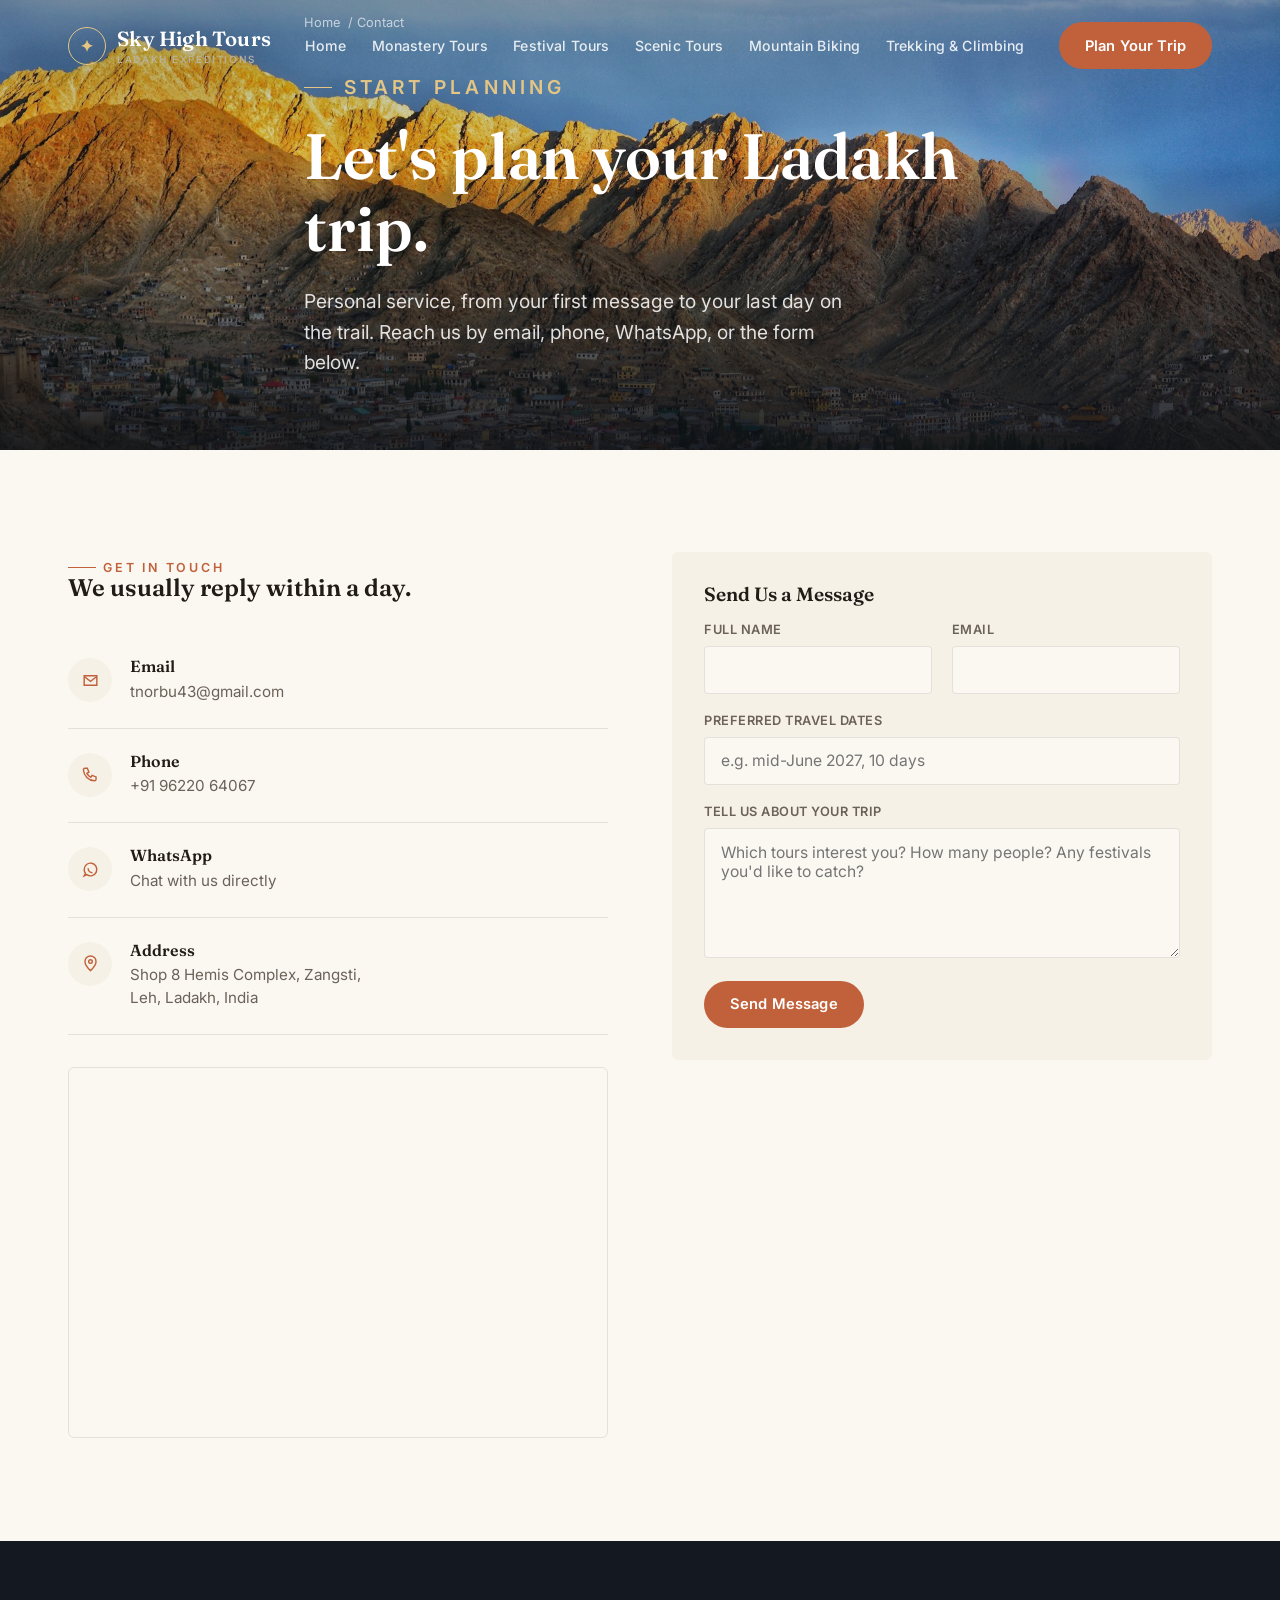
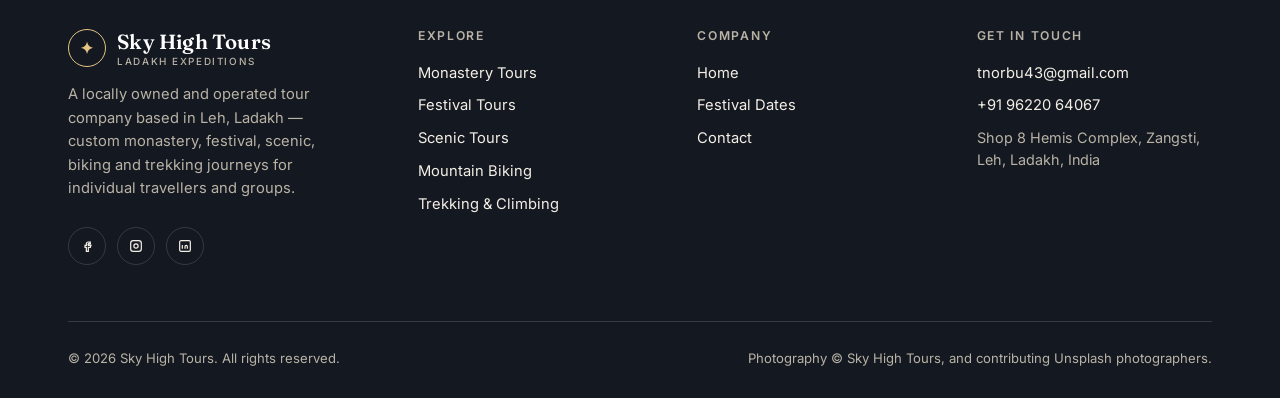
==== contact.html @ 68a83b7f "Redesign Sky High Tours as a multi-page static site Full redesign of skyhightrekstour.com: premium a" ====
<!doctype html>
<html lang="en">
<head>
<meta charset="UTF-8" />
<meta name="viewport" content="width=device-width, initial-scale=1" />
<title>Contact — Sky High Tours, Ladakh</title>
<meta name="description" content="Get in touch with Sky High Tours in Leh, Ladakh — by email, phone, WhatsApp, or the form below — to start planning your custom Ladakh trip." />
<link rel="icon" href="data:image/svg+xml,<svg xmlns=%22http://www.w3.org/2000/svg%22 viewBox=%220 0 100 100%22><text y=%22.9em%22 font-size=%2290%22>%F0%9F%8F%94%EF%B8%8F</text></svg>" />
<link rel="preconnect" href="https://fonts.googleapis.com" />
<link rel="preconnect" href="https://fonts.gstatic.com" crossorigin />
<link href="https://fonts.googleapis.com/css2?family=Fraunces:opsz,wght@9..144,400;9..144,500;9..144,600;9..144,700&family=Inter:wght@400;500;600;700&display=swap" rel="stylesheet" />
<link rel="stylesheet" href="assets/css/style.css" />
</head>
<body>

<header class="site-header" id="siteHeader">
  <div class="container">
    <a href="index.html" class="brand">
      <span class="brand-mark">✦</span>
      <span>Sky High Tours<small>Ladakh Expeditions</small></span>
    </a>
    <nav class="nav-links" aria-label="Primary">
      <a href="index.html">Home</a>
      <a href="monastery-tours.html">Monastery Tours</a>
      <a href="festival-tours.html">Festival Tours</a>
      <a href="scenic-tours.html">Scenic Tours</a>
      <a href="mountain-biking.html">Mountain Biking</a>
      <a href="trekking-climbing.html">Trekking &amp; Climbing</a>
    </nav>
    <a href="contact.html" class="btn btn-primary nav-cta" aria-current="page">Plan Your Trip</a>
    <button class="nav-toggle" id="navToggle" aria-label="Open menu" aria-expanded="false">
      <svg viewBox="0 0 24 24" fill="none" stroke="currentColor" stroke-width="2"><path d="M4 7h16M4 12h16M4 17h16"/></svg>
    </button>
  </div>
</header>

<div class="nav-drawer" id="navDrawer">
  <ul>
    <li><a href="index.html">Home</a></li>
    <li><a href="monastery-tours.html">Monastery Tours</a></li>
    <li><a href="festival-tours.html">Festival Tours</a></li>
    <li><a href="scenic-tours.html">Scenic Tours</a></li>
    <li><a href="mountain-biking.html">Mountain Biking</a></li>
    <li><a href="trekking-climbing.html">Trekking &amp; Climbing</a></li>
    <li><a href="festival-dates.html">Festival Dates</a></li>
    <li><a href="contact.html">Contact</a></li>
  </ul>
  <div class="drawer-contact">
    <a href="mailto:tnorbu43@gmail.com">tnorbu43@gmail.com</a>
    <a href="tel:+919622064067">+91 96220 64067</a>
  </div>
</div>

<main>

  <section class="hero hero--page" style="min-height: 50vh;">
    <div class="hero-media">
      <img src="assets/img/unsplash/ladakh-green-mountain-darsh2311.jpg" alt="Leh town at golden hour, beneath the mountains" />
    </div>
    <div class="container">
      <p class="breadcrumb"><a href="index.html">Home</a> / Contact</p>
      <div class="hero-content" style="padding-block: 0 clamp(3rem, 7vw, 4.5rem);">
        <p class="eyebrow">Start Planning</p>
        <h1 style="font-size: clamp(2.2rem, 5vw, 4rem);">Let's plan your Ladakh trip.</h1>
        <p>Personal service, from your first message to your last day on the trail. Reach us by email, phone, WhatsApp, or the form below.</p>
      </div>
    </div>
  </section>

  <section class="section">
    <div class="container">
      <div class="contact-grid">
        <div class="reveal">
          <p class="eyebrow">Get in Touch</p>
          <h2 class="section-head" style="margin-bottom: 2rem;">We usually reply within a day.</h2>

          <div class="contact-card">
            <span class="contact-icon"><svg viewBox="0 0 24 24" fill="none" stroke="currentColor" stroke-width="1.8"><path d="M4 6h16v12H4z"/><path d="M4 7l8 6 8-6"/></svg></span>
            <div>
              <h4>Email</h4>
              <a href="mailto:tnorbu43@gmail.com">tnorbu43@gmail.com</a>
            </div>
          </div>
          <div class="contact-card">
            <span class="contact-icon"><svg viewBox="0 0 24 24" fill="none" stroke="currentColor" stroke-width="1.8"><path d="M5 4h3l2 5-2.5 1.5a11 11 0 0 0 5 5L14 13l5 2v3a2 2 0 0 1-2 2A15 15 0 0 1 3 6a2 2 0 0 1 2-2z"/></svg></span>
            <div>
              <h4>Phone</h4>
              <a href="tel:+919622064067">+91 96220 64067</a>
            </div>
          </div>
          <div class="contact-card">
            <span class="contact-icon"><svg viewBox="0 0 24 24" fill="none" stroke="currentColor" stroke-width="1.8"><path d="M4 12a8 8 0 1 1 3.2 6.4L4 20l1.6-3.2A8 8 0 0 1 4 12z"/><path d="M9 10.5c0 3 2.5 5.5 5.5 5.5"/></svg></span>
            <div>
              <h4>WhatsApp</h4>
              <a href="https://api.whatsapp.com/send?phone=919622064067&text=Hi%2C%20I%20got%20your%20WhatsApp%20information%20from%20your%20website." target="_blank" rel="noopener">Chat with us directly</a>
            </div>
          </div>
          <div class="contact-card">
            <span class="contact-icon"><svg viewBox="0 0 24 24" fill="none" stroke="currentColor" stroke-width="1.8"><path d="M12 21s7-6.5 7-11.5A7 7 0 0 0 5 9.5C5 14.5 12 21 12 21z"/><circle cx="12" cy="9.5" r="2.3"/></svg></span>
            <div>
              <h4>Address</h4>
              <p>Shop 8 Hemis Complex, Zangsti,<br>Leh, Ladakh, India</p>
            </div>
          </div>

          <div class="map-frame mt-2">
            <iframe
              src="https://www.openstreetmap.org/export/embed.html?bbox=77.5471%2C34.1376%2C77.6071%2C34.1676&layer=mapnik&marker=34.1526%2C77.5771"
              title="Map showing Leh, Ladakh"
              loading="lazy"
            ></iframe>
          </div>
        </div>

        <div class="reveal">
          <div class="info-card">
            <h3>Send Us a Message</h3>
            <form class="contact-form" id="contactForm">
              <div class="form-row two">
                <div class="field">
                  <label for="name">Full name</label>
                  <input type="text" id="name" name="name" required />
                </div>
                <div class="field">
                  <label for="email">Email</label>
                  <input type="email" id="email" name="email" required />
                </div>
              </div>
              <div class="field">
                <label for="dates">Preferred travel dates</label>
                <input type="text" id="dates" name="dates" placeholder="e.g. mid-June 2027, 10 days" />
              </div>
              <div class="field">
                <label for="message">Tell us about your trip</label>
                <textarea id="message" name="message" required placeholder="Which tours interest you? How many people? Any festivals you'd like to catch?"></textarea>
              </div>
              <button type="submit" class="btn btn-primary" style="align-self: flex-start;">Send Message</button>
            </form>
          </div>
        </div>
      </div>
    </div>
  </section>

</main>

<footer class="site-footer">
  <div class="container">
    <div class="footer-grid">
      <div class="footer-brand">
        <a href="index.html" class="brand">
          <span class="brand-mark">✦</span>
          <span>Sky High Tours<small>Ladakh Expeditions</small></span>
        </a>
        <p>A locally owned and operated tour company based in Leh, Ladakh — custom monastery, festival, scenic, biking and trekking journeys for individual travellers and groups.</p>
        <div class="footer-social">
          <a href="https://facebook.com" target="_blank" rel="noopener" aria-label="Facebook"><svg viewBox="0 0 24 24" fill="none" stroke="currentColor" stroke-width="1.8"><path d="M14 9h3V6h-3c-1.66 0-3 1.34-3 3v2H9v3h2v6h3v-6h3l1-3h-4v-2c0-.55.45-1 1-1z"/></svg></a>
          <a href="https://instagram.com" target="_blank" rel="noopener" aria-label="Instagram"><svg viewBox="0 0 24 24" fill="none" stroke="currentColor" stroke-width="1.8"><rect x="4" y="4" width="16" height="16" rx="4"/><circle cx="12" cy="12" r="3.2"/><circle cx="16.6" cy="7.4" r="0.6" fill="currentColor" stroke="none"/></svg></a>
          <a href="https://linkedin.com" target="_blank" rel="noopener" aria-label="LinkedIn"><svg viewBox="0 0 24 24" fill="none" stroke="currentColor" stroke-width="1.8"><rect x="4" y="4" width="16" height="16" rx="2"/><path d="M8 10.5V16M8 8v.01M12 16v-3.2c0-1 .8-1.8 1.8-1.8s1.7.8 1.7 1.8V16"/></svg></a>
        </div>
      </div>
      <div class="footer-col">
        <h4>Explore</h4>
        <ul>
          <li><a href="monastery-tours.html">Monastery Tours</a></li>
          <li><a href="festival-tours.html">Festival Tours</a></li>
          <li><a href="scenic-tours.html">Scenic Tours</a></li>
          <li><a href="mountain-biking.html">Mountain Biking</a></li>
          <li><a href="trekking-climbing.html">Trekking &amp; Climbing</a></li>
        </ul>
      </div>
      <div class="footer-col">
        <h4>Company</h4>
        <ul>
          <li><a href="index.html">Home</a></li>
          <li><a href="festival-dates.html">Festival Dates</a></li>
          <li><a href="contact.html">Contact</a></li>
        </ul>
      </div>
      <div class="footer-col">
        <h4>Get in Touch</h4>
        <ul>
          <li><a href="mailto:tnorbu43@gmail.com">tnorbu43@gmail.com</a></li>
          <li><a href="tel:+919622064067">+91 96220 64067</a></li>
          <li class="muted">Shop 8 Hemis Complex, Zangsti,<br>Leh, Ladakh, India</li>
        </ul>
      </div>
    </div>
    <div class="footer-bottom">
      <span>© 2026 Sky High Tours. All rights reserved.</span>
      <span>Photography © Sky High Tours, and contributing Unsplash photographers.</span>
    </div>
  </div>
</footer>

<script src="assets/js/main.js"></script>
</body>
</html>
---- assets/css/style.css ----
/* ==========================================================================
   Sky High Tours — design system
   Premium adventure/travel: full-bleed photography, editorial serif display
   type, earthy Ladakh palette (indigo night sky / terracotta rock / gold).
   ========================================================================== */

:root {
  /* palette */
  --ink: #141821;
  --ink-soft: #1f2531;
  --ink-softer: #2b3243;
  --cream: #f6f1e6;
  --paper: #fbf8f2;
  --terracotta: #c1613c;
  --terracotta-dark: #9c4c2e;
  --gold: #cf9e46;
  --gold-soft: #e4c583;
  --indigo: #2c3a56;
  --text: #211c17;
  --text-muted: #6b6259;
  --text-on-dark: #f3efe6;
  --text-on-dark-muted: #b9b3a6;
  --border-soft: rgba(20, 24, 33, 0.1);
  --border-on-dark: rgba(255, 255, 255, 0.14);

  /* type */
  --font-display: "Fraunces", "Iowan Old Style", "Palatino Linotype", serif;
  --font-body: "Inter", -apple-system, BlinkMacSystemFont, "Segoe UI", sans-serif;

  /* rhythm */
  --gutter: clamp(1.25rem, 4vw, 3rem);
  --radius: 6px;
  --shadow-soft: 0 20px 50px -25px rgba(20, 15, 10, 0.45);
  --shadow-card: 0 12px 30px -18px rgba(20, 15, 10, 0.35);
  --ease: cubic-bezier(0.22, 1, 0.36, 1);
}

/* ---------- reset ---------- */
*, *::before, *::after { box-sizing: border-box; }
html { scroll-behavior: smooth; }
body {
  margin: 0;
  font-family: var(--font-body);
  color: var(--text);
  background: var(--paper);
  -webkit-font-smoothing: antialiased;
  overflow-x: hidden;
}
img { max-width: 100%; display: block; }
a { color: inherit; text-decoration: none; }
ul { margin: 0; padding: 0; list-style: none; }
h1, h2, h3, h4 { font-family: var(--font-display); font-weight: 600; line-height: 1.12; margin: 0; }
p { margin: 0; }
button { font-family: inherit; cursor: pointer; }

.container {
  max-width: 1240px;
  margin-inline: auto;
  padding-inline: var(--gutter);
}

.eyebrow {
  display: inline-flex;
  align-items: center;
  gap: 0.6em;
  font-family: var(--font-body);
  font-size: 0.78rem;
  font-weight: 600;
  letter-spacing: 0.22em;
  text-transform: uppercase;
  color: var(--terracotta);
}
.eyebrow::before {
  content: "";
  width: 28px;
  height: 1px;
  background: currentColor;
}
.on-dark .eyebrow { color: var(--gold-soft); }

.section {
  padding: clamp(3.5rem, 8vw, 7rem) 0;
}
.section--tight { padding: clamp(2.5rem, 5vw, 4rem) 0; }
.section--cream { background: var(--cream); }
.section--ink { background: var(--ink); color: var(--text-on-dark); }
.section--ink .text-muted { color: var(--text-on-dark-muted); }

.section-head {
  max-width: 640px;
  margin-bottom: clamp(2rem, 5vw, 3.25rem);
}
.section-head h2 {
  font-size: clamp(1.9rem, 3.4vw, 2.75rem);
  margin-top: 0.6rem;
}
.section-head p { margin-top: 1rem; }

.text-muted { color: var(--text-muted); }
.lede {
  font-size: clamp(1.05rem, 1.6vw, 1.25rem);
  line-height: 1.65;
  color: var(--text-muted);
}

/* ---------- buttons ---------- */
.btn {
  display: inline-flex;
  align-items: center;
  gap: 0.6em;
  padding: 0.9em 1.7em;
  border-radius: 999px;
  font-size: 0.92rem;
  font-weight: 600;
  letter-spacing: 0.01em;
  border: 1px solid transparent;
  transition: transform 0.35s var(--ease), background-color 0.35s var(--ease), color 0.35s var(--ease), border-color 0.35s var(--ease);
  white-space: nowrap;
}
.btn:hover { transform: translateY(-2px); }
.btn-primary { background: var(--terracotta); color: #fff; }
.btn-primary:hover { background: var(--terracotta-dark); }
.btn-ghost-light { border-color: rgba(255,255,255,0.55); color: #fff; }
.btn-ghost-light:hover { background: rgba(255,255,255,0.12); border-color: #fff; }
.btn-ghost-dark { border-color: rgba(20,24,33,0.3); color: var(--ink); }
.btn-ghost-dark:hover { background: var(--ink); color: #fff; border-color: var(--ink); }
.btn-text {
  font-weight: 600;
  color: var(--terracotta);
  border-bottom: 1px solid currentColor;
  padding-bottom: 2px;
  display: inline-flex;
  align-items: center;
  gap: 0.4em;
  transition: gap 0.3s var(--ease), color 0.3s var(--ease);
}
.btn-text:hover { gap: 0.7em; color: var(--terracotta-dark); }
.on-dark .btn-text { color: var(--gold-soft); }
.on-dark .btn-text:hover { color: var(--gold); }

/* ---------- header / nav ---------- */
.site-header {
  position: fixed;
  top: 0;
  left: 0;
  right: 0;
  z-index: 100;
  padding: 1.4rem 0;
  transition: background-color 0.4s var(--ease), padding 0.4s var(--ease), box-shadow 0.4s var(--ease);
}
.site-header .container {
  display: flex;
  align-items: center;
  justify-content: space-between;
  gap: 2rem;
}
.site-header.is-scrolled,
.site-header.is-solid {
  background: rgba(20, 24, 33, 0.92);
  backdrop-filter: blur(10px);
  padding: 0.85rem 0;
  box-shadow: 0 10px 30px -20px rgba(0,0,0,0.6);
}

.brand {
  display: flex;
  align-items: center;
  gap: 0.7rem;
  font-family: var(--font-display);
  font-size: 1.28rem;
  font-weight: 600;
  color: #fff;
  letter-spacing: 0.01em;
}
.brand-mark {
  width: 38px;
  height: 38px;
  border-radius: 50%;
  border: 1.5px solid var(--gold-soft);
  display: grid;
  place-items: center;
  color: var(--gold-soft);
  font-size: 1rem;
}
.brand small {
  display: block;
  font-family: var(--font-body);
  font-size: 0.62rem;
  letter-spacing: 0.16em;
  text-transform: uppercase;
  font-weight: 500;
  color: var(--text-on-dark-muted);
  margin-top: 0.1rem;
}

.nav-links {
  display: flex;
  align-items: center;
  gap: clamp(1.1rem, 2vw, 2.1rem);
}
.nav-links a {
  color: rgba(255,255,255,0.86);
  font-size: 0.88rem;
  font-weight: 500;
  letter-spacing: 0.01em;
  position: relative;
  padding: 0.3rem 0;
  transition: color 0.3s var(--ease);
}
.nav-links a::after {
  content: "";
  position: absolute;
  left: 0; right: 100%;
  bottom: 0;
  height: 1px;
  background: var(--gold-soft);
  transition: right 0.35s var(--ease);
}
.nav-links a:hover { color: #fff; }
.nav-links a:hover::after,
.nav-links a[aria-current="page"]::after { right: 0; }
.nav-links a[aria-current="page"] { color: #fff; }

.nav-cta {
  display: none;
}
@media (min-width: 900px) {
  .nav-cta { display: inline-flex; }
}

.nav-toggle {
  display: grid;
  place-items: center;
  width: 42px;
  height: 42px;
  border-radius: 50%;
  border: 1px solid var(--border-on-dark);
  background: transparent;
  color: #fff;
}
.nav-toggle svg { width: 18px; height: 18px; }
@media (min-width: 900px) {
  .nav-toggle { display: none; }
}
.nav-links { display: none; }
@media (min-width: 900px) {
  .nav-links { display: flex; }
}

/* mobile drawer */
.nav-drawer {
  position: fixed;
  inset: 0;
  z-index: 99;
  background: var(--ink);
  display: flex;
  flex-direction: column;
  justify-content: center;
  padding: 6rem var(--gutter) 3rem;
  transform: translateY(-100%);
  transition: transform 0.5s var(--ease);
}
.nav-drawer.is-open { transform: translateY(0); }
.nav-drawer ul { display: flex; flex-direction: column; gap: 1.1rem; }
.nav-drawer a {
  font-family: var(--font-display);
  font-size: 2rem;
  color: #fff;
  font-weight: 500;
}
.nav-drawer .drawer-contact {
  margin-top: 2.5rem;
  padding-top: 2rem;
  border-top: 1px solid var(--border-on-dark);
  display: flex;
  flex-direction: column;
  gap: 0.6rem;
  color: var(--text-on-dark-muted);
  font-size: 0.95rem;
}
@media (min-width: 900px) {
  .nav-drawer { display: none; }
}

/* ---------- hero ---------- */
.hero {
  position: relative;
  min-height: 100vh;
  display: flex;
  align-items: flex-end;
  color: #fff;
  overflow: hidden;
}
.hero--page { min-height: 62vh; }
.hero-media {
  position: absolute;
  inset: 0;
  z-index: 0;
}
.hero-media img {
  width: 100%;
  height: 100%;
  object-fit: cover;
  transform: scale(1.06);
  animation: hero-zoom 16s var(--ease) forwards;
}
@keyframes hero-zoom {
  to { transform: scale(1); }
}
.hero-media::after {
  content: "";
  position: absolute;
  inset: 0;
  background: linear-gradient(180deg, rgba(20,24,33,0.35) 0%, rgba(20,24,33,0.15) 35%, rgba(15,17,22,0.88) 100%);
}
.hero-content {
  position: relative;
  z-index: 1;
  padding-block: clamp(6rem, 16vw, 9rem) clamp(3.5rem, 8vw, 5.5rem);
  width: 100%;
}
.hero-content .eyebrow { color: var(--gold-soft); margin-bottom: 1.1rem; }
.hero-content h1 {
  font-size: clamp(2.6rem, 6.4vw, 5.2rem);
  max-width: 16ch;
}
.hero-content p {
  margin-top: 1.4rem;
  max-width: 46ch;
  font-size: clamp(1.02rem, 1.5vw, 1.2rem);
  color: rgba(255,255,255,0.86);
  line-height: 1.6;
}
.hero-actions {
  display: flex;
  flex-wrap: wrap;
  gap: 1rem;
  margin-top: 2.2rem;
}
.hero-scroll {
  position: absolute;
  right: var(--gutter);
  bottom: 2.4rem;
  z-index: 1;
  display: none;
  align-items: center;
  gap: 0.7rem;
  color: rgba(255,255,255,0.7);
  font-size: 0.78rem;
  letter-spacing: 0.14em;
  text-transform: uppercase;
}
@media (min-width: 700px) { .hero-scroll { display: flex; } }
.hero-scroll .line {
  width: 1px;
  height: 34px;
  background: rgba(255,255,255,0.4);
  position: relative;
  overflow: hidden;
}
.hero-scroll .line::after {
  content: "";
  position: absolute;
  top: -100%;
  left: 0;
  width: 100%;
  height: 100%;
  background: var(--gold-soft);
  animation: scroll-drip 2.2s ease-in-out infinite;
}
@keyframes scroll-drip {
  0% { top: -100%; }
  60% { top: 100%; }
  100% { top: 100%; }
}

.breadcrumb {
  position: relative;
  z-index: 1;
  display: flex;
  gap: 0.5rem;
  align-items: center;
  font-size: 0.8rem;
  color: rgba(255,255,255,0.65);
  margin-bottom: 1.2rem;
}
.breadcrumb a:hover { color: #fff; }

/* ---------- intro / about ---------- */
.intro-grid {
  display: grid;
  gap: clamp(2rem, 5vw, 4rem);
  align-items: start;
}
@media (min-width: 900px) {
  .intro-grid { grid-template-columns: 0.85fr 1.15fr; }
}
.stat-row {
  display: grid;
  grid-template-columns: repeat(auto-fit, minmax(120px, 1fr));
  gap: 1.5rem;
  margin-top: 2.5rem;
  padding-top: 2rem;
  border-top: 1px solid var(--border-soft);
}
.stat-row strong {
  display: block;
  font-family: var(--font-display);
  font-size: clamp(1.7rem, 3vw, 2.3rem);
  color: var(--terracotta);
}
.stat-row span {
  font-size: 0.82rem;
  color: var(--text-muted);
  letter-spacing: 0.02em;
}

/* ---------- tour cards ---------- */
.card-grid {
  display: grid;
  gap: 1.75rem;
  grid-template-columns: repeat(auto-fit, minmax(280px, 1fr));
}
.tour-card {
  position: relative;
  border-radius: var(--radius);
  overflow: hidden;
  aspect-ratio: 4 / 5;
  box-shadow: var(--shadow-card);
  isolation: isolate;
}
.tour-card img {
  width: 100%;
  height: 100%;
  object-fit: cover;
  transition: transform 0.7s var(--ease);
}
.tour-card:hover img { transform: scale(1.08); }
.tour-card::before {
  content: "";
  position: absolute;
  inset: 0;
  background: linear-gradient(180deg, rgba(20,24,33,0) 30%, rgba(15,17,22,0.92) 100%);
  z-index: 1;
}
.tour-card-body {
  position: absolute;
  left: 0; right: 0; bottom: 0;
  z-index: 2;
  padding: 1.6rem;
  color: #fff;
}
.tour-card-body .tag {
  font-size: 0.72rem;
  letter-spacing: 0.16em;
  text-transform: uppercase;
  color: var(--gold-soft);
  font-weight: 600;
}
.tour-card-body h3 {
  font-size: 1.5rem;
  margin-top: 0.5rem;
}
.tour-card-body p {
  margin-top: 0.6rem;
  font-size: 0.9rem;
  color: rgba(255,255,255,0.78);
  max-width: 34ch;
  line-height: 1.5;
}
.tour-card-arrow {
  position: absolute;
  top: 1.4rem;
  right: 1.4rem;
  z-index: 2;
  width: 40px;
  height: 40px;
  border-radius: 50%;
  background: rgba(255,255,255,0.14);
  backdrop-filter: blur(6px);
  display: grid;
  place-items: center;
  color: #fff;
  transition: background-color 0.3s var(--ease), transform 0.3s var(--ease);
}
.tour-card:hover .tour-card-arrow {
  background: var(--terracotta);
  transform: rotate(45deg);
}

/* ---------- content + gallery layout for tour pages ---------- */
.content-grid {
  display: grid;
  gap: clamp(2.5rem, 6vw, 5rem);
}
@media (min-width: 960px) {
  .content-grid { grid-template-columns: 1.1fr 0.9fr; }
}
.prose { max-width: 60ch; }
.prose p { margin-bottom: 1.2rem; line-height: 1.75; color: var(--text-muted); font-size: 1.02rem; }
.prose p:last-child { margin-bottom: 0; }
.prose strong { color: var(--text); }

.info-card {
  background: var(--cream);
  border-radius: var(--radius);
  padding: 2rem;
}
.info-card h3 {
  font-size: 1.2rem;
  margin-bottom: 1rem;
}
.info-list { display: flex; flex-direction: column; gap: 0.9rem; }
.info-list li {
  display: flex;
  justify-content: space-between;
  gap: 1rem;
  font-size: 0.92rem;
  padding-bottom: 0.9rem;
  border-bottom: 1px solid var(--border-soft);
}
.info-list li:last-child { border-bottom: none; padding-bottom: 0; }
.info-list .label { color: var(--text-muted); }
.info-list .value { font-weight: 600; text-align: right; }

/* photo gallery */
.gallery {
  display: grid;
  gap: 0.85rem;
  grid-template-columns: repeat(6, 1fr);
  grid-auto-rows: 130px;
}
.gallery a {
  position: relative;
  overflow: hidden;
  border-radius: 5px;
  display: block;
}
.gallery img {
  width: 100%;
  height: 100%;
  object-fit: cover;
  transition: transform 0.6s var(--ease), filter 0.6s var(--ease);
}
.gallery a:hover img { transform: scale(1.07); }
.gallery a::after {
  content: "";
  position: absolute;
  inset: 0;
  background: rgba(20,24,33,0);
  transition: background 0.35s var(--ease);
}
.gallery a:hover::after { background: rgba(20,24,33,0.12); }
.gallery .w2 { grid-column: span 3; }
.gallery .w3 { grid-column: span 3; }
.gallery .w4 { grid-column: span 4; }
.gallery .w6 { grid-column: span 6; }
.gallery .h2 { grid-row: span 2; }
@media (max-width: 720px) {
  .gallery { grid-template-columns: repeat(2, 1fr); grid-auto-rows: 150px; }
  .gallery .w2, .gallery .w3, .gallery .w4, .gallery .w6 { grid-column: span 2; }
}

/* ---------- peaks / festival table ---------- */
.table-wrap { overflow-x: auto; border-radius: var(--radius); border: 1px solid var(--border-soft); }
table { width: 100%; border-collapse: collapse; min-width: 640px; background: var(--paper); }
thead th {
  text-align: left;
  font-family: var(--font-body);
  font-size: 0.72rem;
  letter-spacing: 0.14em;
  text-transform: uppercase;
  color: var(--text-on-dark-muted);
  background: var(--ink);
  padding: 1rem 1.3rem;
}
tbody td {
  padding: 1rem 1.3rem;
  font-size: 0.94rem;
  border-bottom: 1px solid var(--border-soft);
}
tbody tr:last-child td { border-bottom: none; }
tbody tr:nth-child(even) { background: rgba(193,97,60,0.04); }
td.month-tag { color: var(--terracotta); font-weight: 600; white-space: nowrap; }

/* ---------- CTA band ---------- */
.cta-band {
  position: relative;
  overflow: hidden;
  border-radius: 10px;
  color: #fff;
  padding: clamp(3rem, 7vw, 5rem) clamp(1.75rem, 6vw, 4rem);
  isolation: isolate;
}
.cta-band-media { position: absolute; inset: 0; z-index: -2; }
.cta-band-media img { width: 100%; height: 100%; object-fit: cover; }
.cta-band-media::after {
  content: "";
  position: absolute;
  inset: 0;
  background: linear-gradient(120deg, rgba(20,24,33,0.94) 15%, rgba(20,24,33,0.55) 100%);
  z-index: -1;
}
.cta-band h2 { font-size: clamp(1.9rem, 3.6vw, 2.8rem); max-width: 18ch; }
.cta-band p { margin-top: 1rem; max-width: 50ch; color: rgba(255,255,255,0.82); font-size: 1.05rem; }
.cta-band-actions { display: flex; flex-wrap: wrap; gap: 1rem; margin-top: 2rem; }

/* ---------- footer ---------- */
.site-footer { background: var(--ink); color: var(--text-on-dark); padding: clamp(3.5rem, 7vw, 5.5rem) 0 2rem; }
.footer-grid {
  display: grid;
  gap: 2.75rem;
  grid-template-columns: 1.3fr 1fr 1fr 1fr;
}
@media (max-width: 860px) {
  .footer-grid { grid-template-columns: 1fr 1fr; }
}
@media (max-width: 540px) {
  .footer-grid { grid-template-columns: 1fr; }
}
.footer-brand p { margin-top: 1rem; color: var(--text-on-dark-muted); font-size: 0.92rem; line-height: 1.6; max-width: 32ch; }
.footer-social { display: flex; gap: 0.7rem; margin-top: 1.6rem; }
.footer-social a {
  width: 38px; height: 38px;
  border-radius: 50%;
  border: 1px solid var(--border-on-dark);
  display: grid;
  place-items: center;
  transition: background 0.3s var(--ease), border-color 0.3s var(--ease);
}
.footer-social a:hover { background: var(--terracotta); border-color: var(--terracotta); }
.footer-social svg { width: 16px; height: 16px; }
.footer-col h4 {
  font-family: var(--font-body);
  font-size: 0.76rem;
  letter-spacing: 0.14em;
  text-transform: uppercase;
  color: var(--text-on-dark-muted);
  font-weight: 600;
  margin-bottom: 1.2rem;
}
.footer-col ul { display: flex; flex-direction: column; gap: 0.8rem; }
.footer-col a { font-size: 0.92rem; color: var(--text-on-dark); transition: color 0.3s var(--ease); }
.footer-col a:hover { color: var(--gold-soft); }
.footer-col li.muted { color: var(--text-on-dark-muted); font-size: 0.9rem; line-height: 1.55; }
.footer-bottom {
  margin-top: 3.5rem;
  padding-top: 1.75rem;
  border-top: 1px solid var(--border-on-dark);
  display: flex;
  flex-wrap: wrap;
  gap: 1rem;
  justify-content: space-between;
  font-size: 0.82rem;
  color: var(--text-on-dark-muted);
}

/* ---------- lightbox ---------- */
.lightbox {
  position: fixed;
  inset: 0;
  z-index: 200;
  background: rgba(10, 11, 15, 0.95);
  display: none;
  align-items: center;
  justify-content: center;
  padding: 4vh 4vw;
}
.lightbox.is-open { display: flex; }
.lightbox img {
  max-width: 100%;
  max-height: 88vh;
  border-radius: 4px;
  box-shadow: var(--shadow-soft);
}
.lightbox-close, .lightbox-prev, .lightbox-next {
  position: fixed;
  z-index: 201;
  background: rgba(255,255,255,0.08);
  border: 1px solid var(--border-on-dark);
  color: #fff;
  width: 46px; height: 46px;
  border-radius: 50%;
  display: grid;
  place-items: center;
  transition: background 0.3s var(--ease);
}
.lightbox-close:hover, .lightbox-prev:hover, .lightbox-next:hover { background: var(--terracotta); }
.lightbox-close { top: 2rem; right: 2rem; }
.lightbox-prev { left: 2rem; top: 50%; transform: translateY(-50%); }
.lightbox-next { right: 2rem; top: 50%; transform: translateY(-50%); }
.lightbox-prev svg, .lightbox-next svg, .lightbox-close svg { width: 18px; height: 18px; }
@media (max-width: 720px) {
  .lightbox-prev, .lightbox-next { width: 38px; height: 38px; }
  .lightbox-prev { left: 0.75rem; }
  .lightbox-next { right: 0.75rem; }
  .lightbox-close { top: 1rem; right: 1rem; }
}

/* ---------- reveal-on-scroll ---------- */
.reveal { opacity: 0; transform: translateY(24px); transition: opacity 0.8s var(--ease), transform 0.8s var(--ease); }
.reveal.is-visible { opacity: 1; transform: translateY(0); }

/* ---------- misc utility ---------- */
.mt-1 { margin-top: 1rem; }
.mt-2 { margin-top: 2rem; }
.text-center { text-align: center; }
.max-w-prose { max-width: 60ch; }
.split-cta {
  display: flex;
  flex-wrap: wrap;
  gap: 1rem;
  margin-top: 2rem;
}

/* ---------- contact page ---------- */
.contact-grid {
  display: grid;
  gap: clamp(2.5rem, 6vw, 4rem);
}
@media (min-width: 900px) {
  .contact-grid { grid-template-columns: 1fr 1fr; }
}
.contact-form { display: flex; flex-direction: column; gap: 1.2rem; }
.form-row { display: grid; gap: 1.2rem; grid-template-columns: 1fr; }
@media (min-width: 560px) { .form-row.two { grid-template-columns: 1fr 1fr; } }
.field label {
  display: block;
  font-size: 0.8rem;
  letter-spacing: 0.04em;
  text-transform: uppercase;
  color: var(--text-muted);
  margin-bottom: 0.55rem;
  font-weight: 600;
}
.field input, .field textarea, .field select {
  width: 100%;
  border: 1px solid var(--border-soft);
  border-radius: 4px;
  padding: 0.85rem 1rem;
  font-family: inherit;
  font-size: 0.98rem;
  background: var(--paper);
  color: var(--text);
  transition: border-color 0.3s var(--ease);
}
.field input:focus, .field textarea:focus, .field select:focus {
  outline: none;
  border-color: var(--terracotta);
}
.field textarea { resize: vertical; min-height: 130px; }

.contact-card {
  display: flex;
  gap: 1.1rem;
  padding: 1.5rem 0;
  border-bottom: 1px solid var(--border-soft);
}
.contact-card:first-child { padding-top: 0; }
.contact-card:last-child { border-bottom: none; }
.contact-icon {
  width: 44px; height: 44px;
  border-radius: 50%;
  background: var(--cream);
  color: var(--terracotta);
  display: grid;
  place-items: center;
  flex-shrink: 0;
}
.contact-icon svg { width: 19px; height: 19px; }
.contact-card h4 { font-size: 1rem; margin-bottom: 0.3rem; }
.contact-card p, .contact-card a { color: var(--text-muted); font-size: 0.95rem; line-height: 1.5; }
.contact-card a:hover { color: var(--terracotta); }

.map-frame {
  border-radius: var(--radius);
  overflow: hidden;
  border: 1px solid var(--border-soft);
  aspect-ratio: 16/11;
}
.map-frame iframe { width: 100%; height: 100%; border: 0; filter: grayscale(0.3) contrast(1.05); }

/* ---------- page nav pills (used on trekking page for sub-sections) ---------- */
.pill-nav { display: flex; flex-wrap: wrap; gap: 0.6rem; margin-bottom: 2.5rem; }
.pill-nav a {
  padding: 0.55em 1.2em;
  border-radius: 999px;
  border: 1px solid var(--border-soft);
  font-size: 0.85rem;
  font-weight: 600;
  color: var(--text-muted);
  transition: all 0.3s var(--ease);
}
.pill-nav a:hover { border-color: var(--terracotta); color: var(--terracotta); }
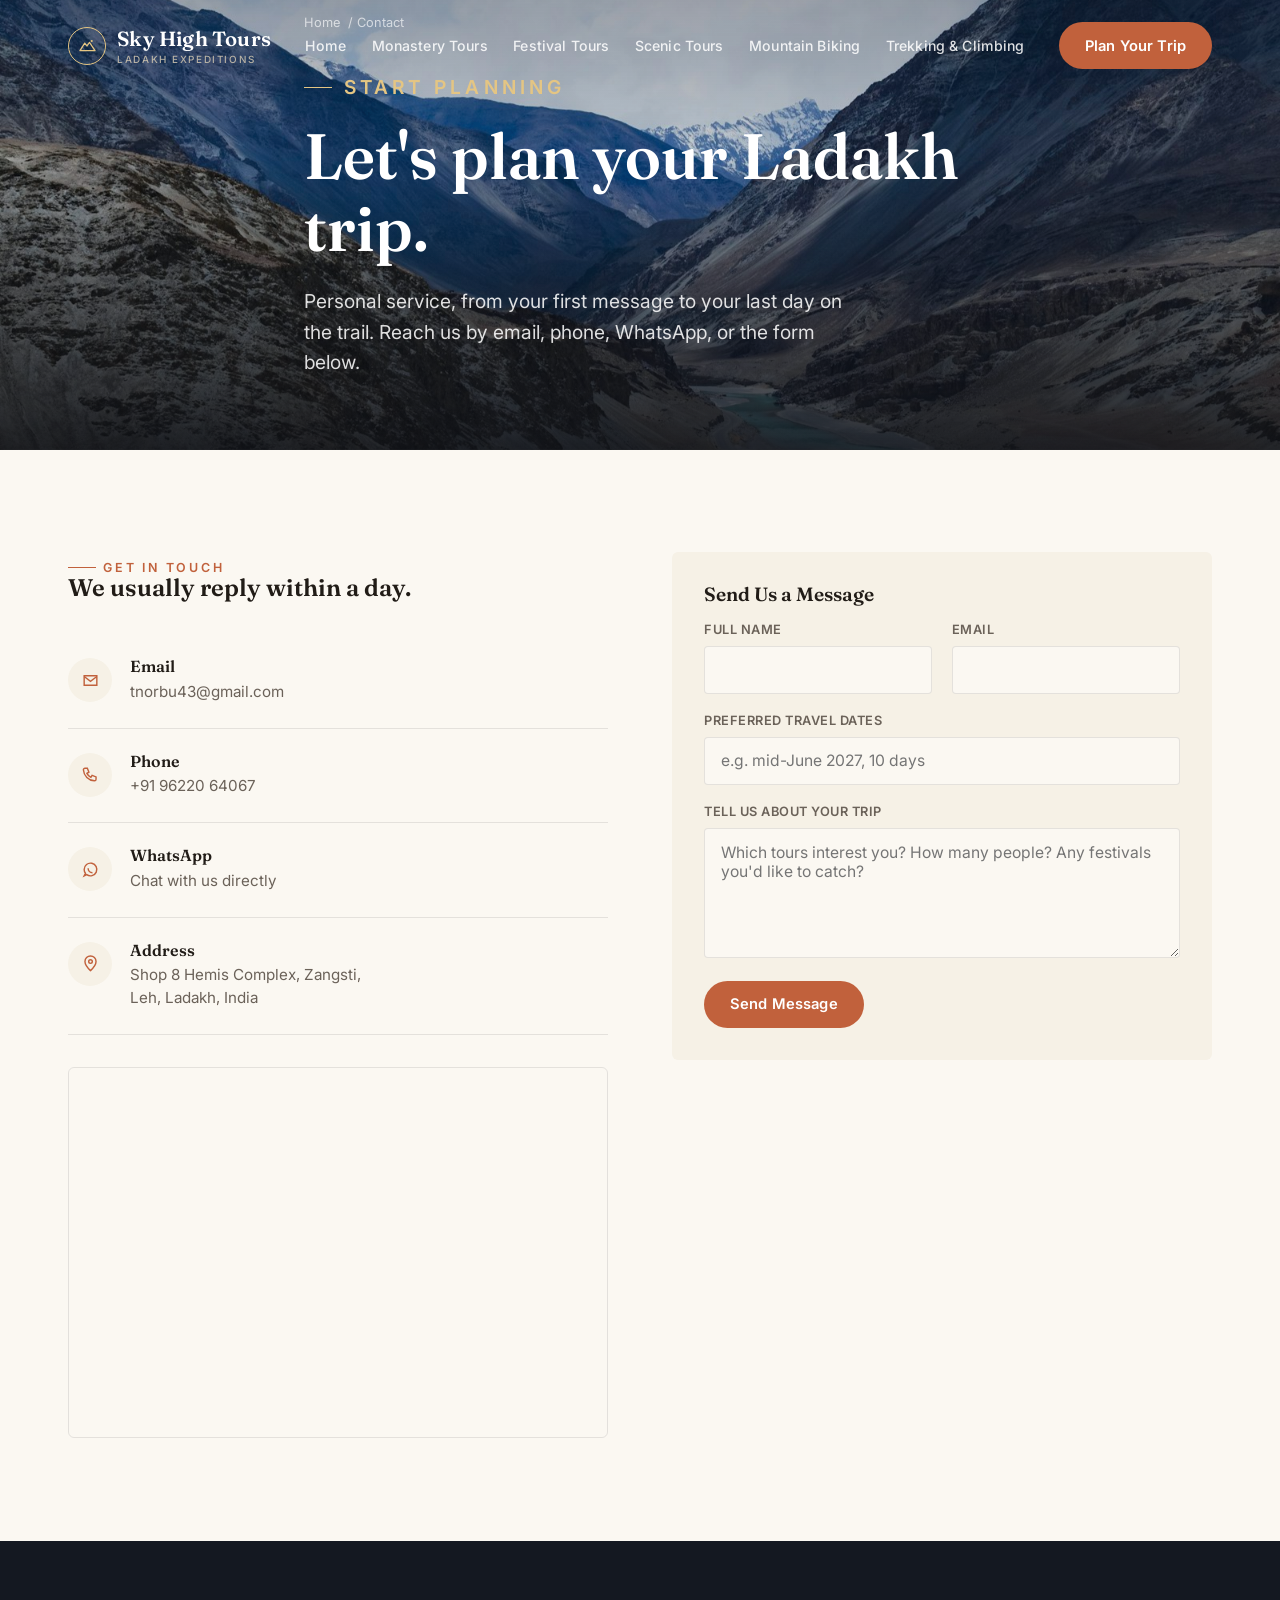
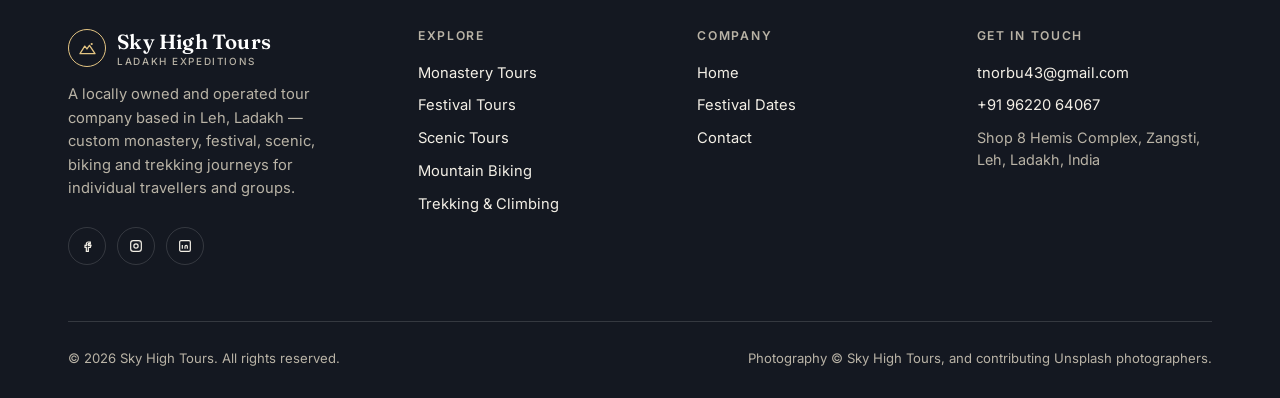
==== commit 5126e2a9: "Replace logo mark with mountain icon, swap contact hero photo Logo now uses a minimalist mountain+su" ====
--- a/contact.html
+++ b/contact.html
@@ -16,7 +16,7 @@
 <header class="site-header" id="siteHeader">
   <div class="container">
     <a href="index.html" class="brand">
-      <span class="brand-mark">✦</span>
+      <span class="brand-mark"><svg viewBox="0 0 24 24" fill="none" stroke="currentColor" stroke-width="1.6" stroke-linecap="round" stroke-linejoin="round"><circle cx="17.3" cy="6.3" r="1.4" fill="currentColor" stroke="none"/><path d="M2.5 18.5L8.5 9l2.8 3.6L14.5 8l7 10.5H2.5z"/></svg></span>
       <span>Sky High Tours<small>Ladakh Expeditions</small></span>
     </a>
     <nav class="nav-links" aria-label="Primary">
@@ -55,7 +55,7 @@
 
   <section class="hero hero--page" style="min-height: 50vh;">
     <div class="hero-media">
-      <img src="assets/img/unsplash/ladakh-green-mountain-darsh2311.jpg" alt="Leh town at golden hour, beneath the mountains" />
+      <img src="assets/img/unsplash/ladakh-valley-lake-prabhavkashyapg.jpg" alt="The Indus valley winding through the Himalaya, Ladakh" />
     </div>
     <div class="container">
       <p class="breadcrumb"><a href="index.html">Home</a> / Contact</p>
@@ -149,7 +149,7 @@
     <div class="footer-grid">
       <div class="footer-brand">
         <a href="index.html" class="brand">
-          <span class="brand-mark">✦</span>
+          <span class="brand-mark"><svg viewBox="0 0 24 24" fill="none" stroke="currentColor" stroke-width="1.6" stroke-linecap="round" stroke-linejoin="round"><circle cx="17.3" cy="6.3" r="1.4" fill="currentColor" stroke="none"/><path d="M2.5 18.5L8.5 9l2.8 3.6L14.5 8l7 10.5H2.5z"/></svg></span>
           <span>Sky High Tours<small>Ladakh Expeditions</small></span>
         </a>
         <p>A locally owned and operated tour company based in Leh, Ladakh — custom monastery, festival, scenic, biking and trekking journeys for individual travellers and groups.</p>
--- a/assets/css/style.css
+++ b/assets/css/style.css
@@ -175,12 +175,17 @@
 .brand-mark {
   width: 38px;
   height: 38px;
+  flex-shrink: 0;
   border-radius: 50%;
   border: 1.5px solid var(--gold-soft);
   display: grid;
   place-items: center;
   color: var(--gold-soft);
   font-size: 1rem;
+}
+.brand-mark svg {
+  width: 19px;
+  height: 19px;
 }
 .brand small {
   display: block;
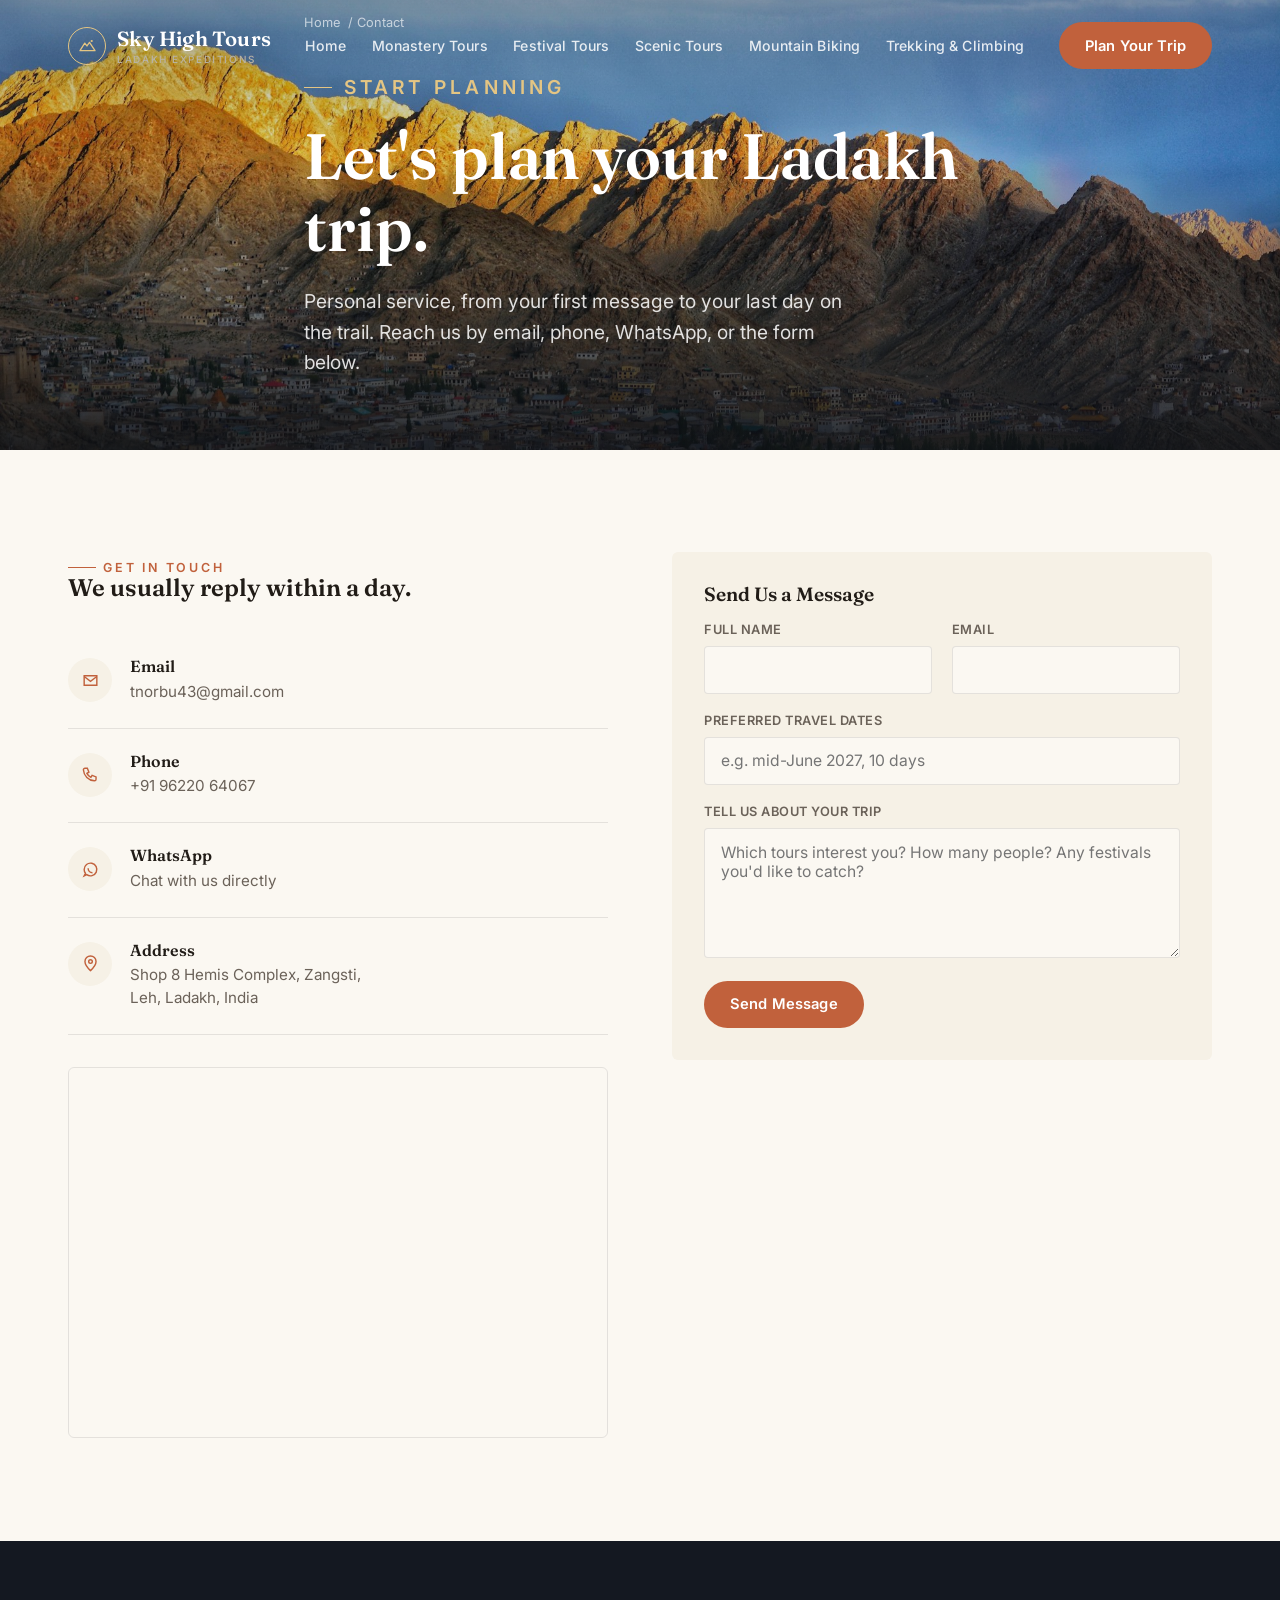
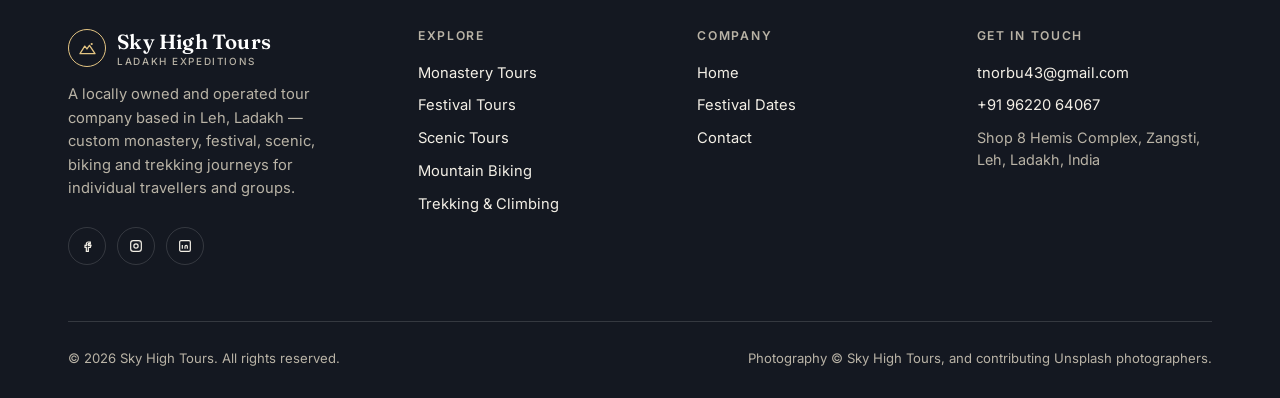
==== commit 347d580e: "Fix CTA/contact hero images, add SEO metadata Homepage closing CTA band and Contact page hero swappe" ====
--- a/contact.html
+++ b/contact.html
@@ -3,8 +3,23 @@
 <head>
 <meta charset="UTF-8" />
 <meta name="viewport" content="width=device-width, initial-scale=1" />
-<title>Contact — Sky High Tours, Ladakh</title>
+<title>Contact Sky High Tours | Leh, Ladakh</title>
 <meta name="description" content="Get in touch with Sky High Tours in Leh, Ladakh — by email, phone, WhatsApp, or the form below — to start planning your custom Ladakh trip." />
+<meta name="robots" content="index, follow" />
+<link rel="canonical" href="/contact.html" />
+<meta name="theme-color" content="#1f3b35" />
+<meta property="og:locale" content="en_IN" />
+<meta property="og:type" content="website" />
+<meta property="og:site_name" content="Sky High Tours" />
+<meta property="og:title" content="Contact Sky High Tours — Leh, Ladakh" />
+<meta property="og:description" content="Contact Sky High Tours in Leh by email, phone, WhatsApp or form to plan a custom Ladakh trip." />
+<meta property="og:url" content="/contact.html" />
+<meta property="og:image" content="/assets/img/unsplash/ladakh-green-mountain-darsh2311.jpg" />
+<meta property="og:image:alt" content="Leh town at golden hour, beneath the mountains" />
+<meta name="twitter:card" content="summary_large_image" />
+<meta name="twitter:title" content="Contact Sky High Tours — Leh, Ladakh" />
+<meta name="twitter:description" content="Contact Sky High Tours in Leh to plan a custom Ladakh trip." />
+<meta name="twitter:image" content="/assets/img/unsplash/ladakh-green-mountain-darsh2311.jpg" />
 <link rel="icon" href="data:image/svg+xml,<svg xmlns=%22http://www.w3.org/2000/svg%22 viewBox=%220 0 100 100%22><text y=%22.9em%22 font-size=%2290%22>%F0%9F%8F%94%EF%B8%8F</text></svg>" />
 <link rel="preconnect" href="https://fonts.googleapis.com" />
 <link rel="preconnect" href="https://fonts.gstatic.com" crossorigin />
@@ -55,7 +70,7 @@
 
   <section class="hero hero--page" style="min-height: 50vh;">
     <div class="hero-media">
-      <img src="assets/img/unsplash/ladakh-valley-lake-prabhavkashyapg.jpg" alt="The Indus valley winding through the Himalaya, Ladakh" />
+      <img src="assets/img/unsplash/ladakh-green-mountain-darsh2311.jpg" alt="Leh town at golden hour, beneath the mountains" />
     </div>
     <div class="container">
       <p class="breadcrumb"><a href="index.html">Home</a> / Contact</p>
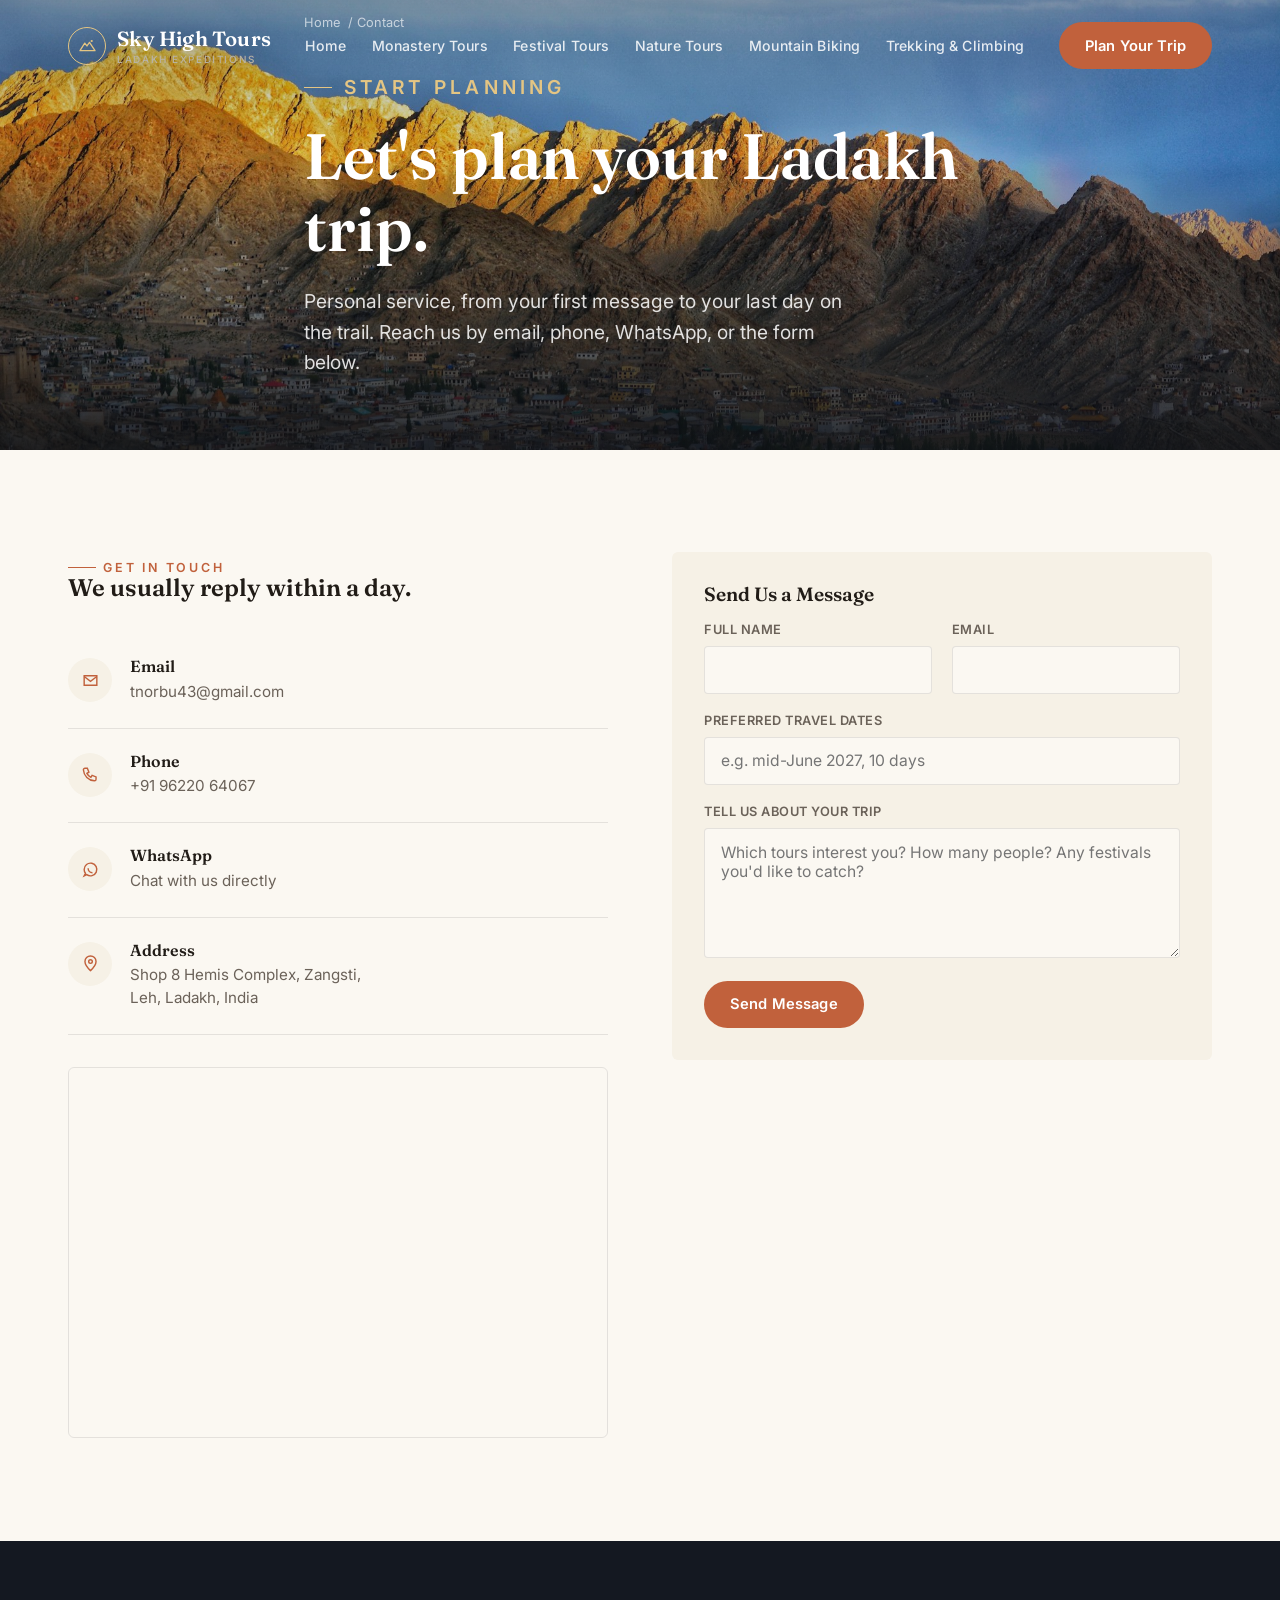
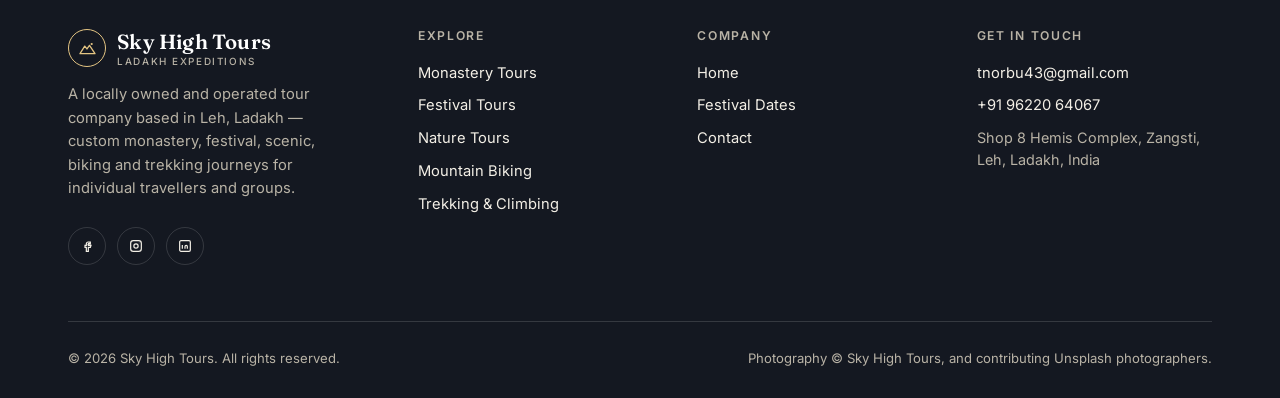
==== commit 4b1a1cb7: "Swap Monastery Tours and Mountain Biking hero photos New heroes: cliffside monastery below a snow pe" ====
--- a/contact.html
+++ b/contact.html
@@ -38,7 +38,7 @@
       <a href="index.html">Home</a>
       <a href="monastery-tours.html">Monastery Tours</a>
       <a href="festival-tours.html">Festival Tours</a>
-      <a href="scenic-tours.html">Scenic Tours</a>
+      <a href="scenic-tours.html">Nature Tours</a>
       <a href="mountain-biking.html">Mountain Biking</a>
       <a href="trekking-climbing.html">Trekking &amp; Climbing</a>
     </nav>
@@ -54,7 +54,7 @@
     <li><a href="index.html">Home</a></li>
     <li><a href="monastery-tours.html">Monastery Tours</a></li>
     <li><a href="festival-tours.html">Festival Tours</a></li>
-    <li><a href="scenic-tours.html">Scenic Tours</a></li>
+    <li><a href="scenic-tours.html">Nature Tours</a></li>
     <li><a href="mountain-biking.html">Mountain Biking</a></li>
     <li><a href="trekking-climbing.html">Trekking &amp; Climbing</a></li>
     <li><a href="festival-dates.html">Festival Dates</a></li>
@@ -179,7 +179,7 @@
         <ul>
           <li><a href="monastery-tours.html">Monastery Tours</a></li>
           <li><a href="festival-tours.html">Festival Tours</a></li>
-          <li><a href="scenic-tours.html">Scenic Tours</a></li>
+          <li><a href="scenic-tours.html">Nature Tours</a></li>
           <li><a href="mountain-biking.html">Mountain Biking</a></li>
           <li><a href="trekking-climbing.html">Trekking &amp; Climbing</a></li>
         </ul>
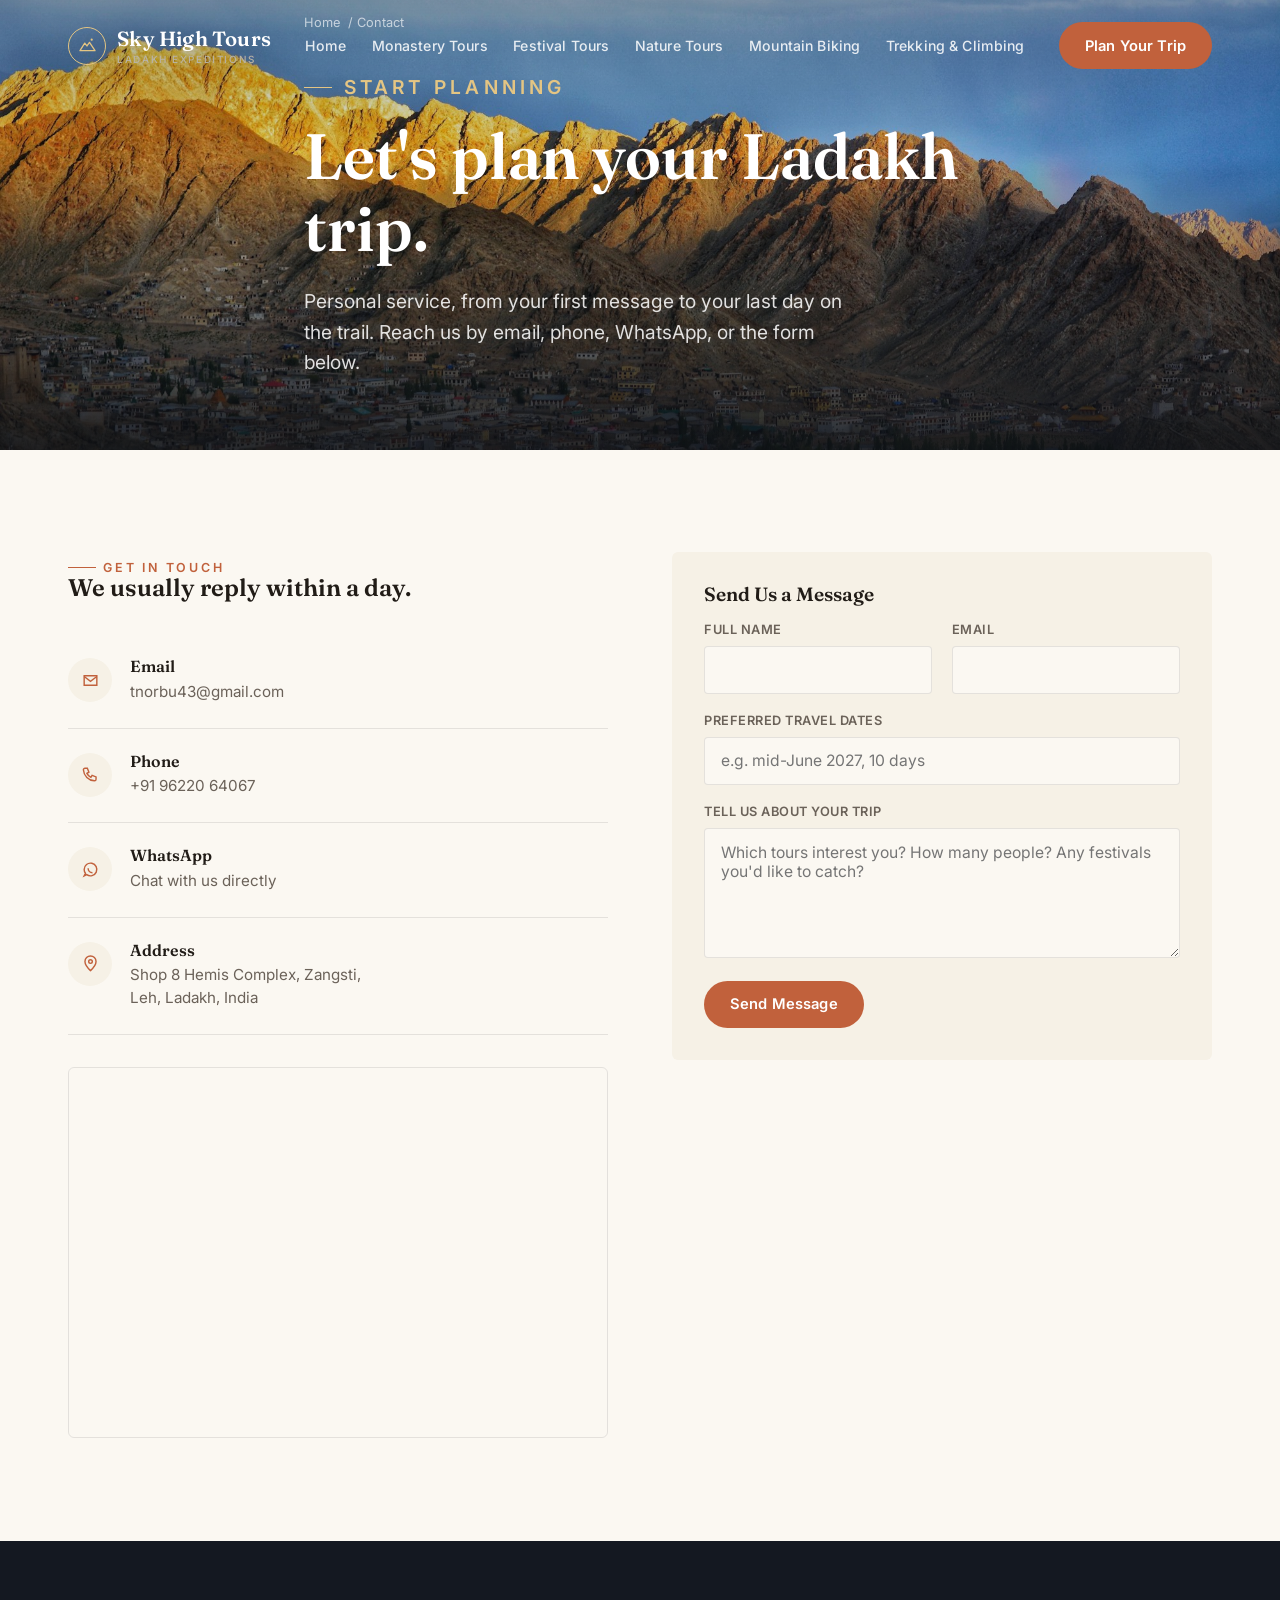
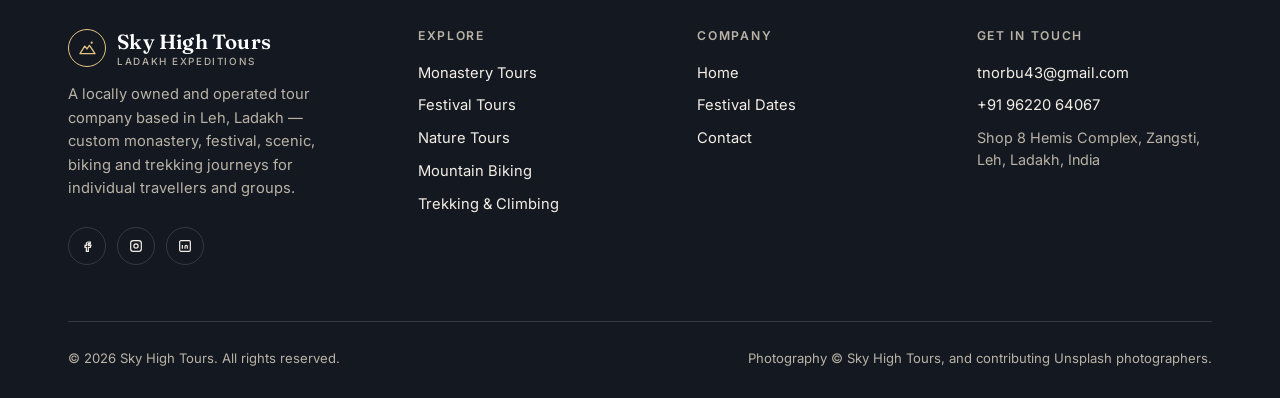
==== commit c95c8e51: "Use mountain logo as favicon, raise sun in the mark Favicon replaced with a badge version of the hea" ====
--- a/contact.html
+++ b/contact.html
@@ -20,7 +20,7 @@
 <meta name="twitter:title" content="Contact Sky High Tours — Leh, Ladakh" />
 <meta name="twitter:description" content="Contact Sky High Tours in Leh to plan a custom Ladakh trip." />
 <meta name="twitter:image" content="/assets/img/unsplash/ladakh-green-mountain-darsh2311.jpg" />
-<link rel="icon" href="data:image/svg+xml,<svg xmlns=%22http://www.w3.org/2000/svg%22 viewBox=%220 0 100 100%22><text y=%22.9em%22 font-size=%2290%22>%F0%9F%8F%94%EF%B8%8F</text></svg>" />
+<link rel="icon" href="data:image/svg+xml,<svg xmlns=%22http://www.w3.org/2000/svg%22 viewBox=%220 0 24 24%22><circle cx=%2212%22 cy=%2212%22 r=%2211.5%22 fill=%22%23141821%22/><circle cx=%2212%22 cy=%2212%22 r=%2211.5%22 fill=%22none%22 stroke=%22%23cf9e46%22 stroke-width=%221%22/><circle cx=%2217.3%22 cy=%224.7%22 r=%221.4%22 fill=%22%23e4c583%22/><path d=%22M2.5 18.5L8.5 9l2.8 3.6L14.5 8l7 10.5H2.5z%22 fill=%22none%22 stroke=%22%23e4c583%22 stroke-width=%221.6%22 stroke-linecap=%22round%22 stroke-linejoin=%22round%22/></svg>" />
 <link rel="preconnect" href="https://fonts.googleapis.com" />
 <link rel="preconnect" href="https://fonts.gstatic.com" crossorigin />
 <link href="https://fonts.googleapis.com/css2?family=Fraunces:opsz,wght@9..144,400;9..144,500;9..144,600;9..144,700&family=Inter:wght@400;500;600;700&display=swap" rel="stylesheet" />
@@ -31,7 +31,7 @@
 <header class="site-header" id="siteHeader">
   <div class="container">
     <a href="index.html" class="brand">
-      <span class="brand-mark"><svg viewBox="0 0 24 24" fill="none" stroke="currentColor" stroke-width="1.6" stroke-linecap="round" stroke-linejoin="round"><circle cx="17.3" cy="6.3" r="1.4" fill="currentColor" stroke="none"/><path d="M2.5 18.5L8.5 9l2.8 3.6L14.5 8l7 10.5H2.5z"/></svg></span>
+      <span class="brand-mark"><svg viewBox="0 0 24 24" fill="none" stroke="currentColor" stroke-width="1.6" stroke-linecap="round" stroke-linejoin="round"><circle cx="17.3" cy="4.7" r="1.4" fill="currentColor" stroke="none"/><path d="M2.5 18.5L8.5 9l2.8 3.6L14.5 8l7 10.5H2.5z"/></svg></span>
       <span>Sky High Tours<small>Ladakh Expeditions</small></span>
     </a>
     <nav class="nav-links" aria-label="Primary">
@@ -164,7 +164,7 @@
     <div class="footer-grid">
       <div class="footer-brand">
         <a href="index.html" class="brand">
-          <span class="brand-mark"><svg viewBox="0 0 24 24" fill="none" stroke="currentColor" stroke-width="1.6" stroke-linecap="round" stroke-linejoin="round"><circle cx="17.3" cy="6.3" r="1.4" fill="currentColor" stroke="none"/><path d="M2.5 18.5L8.5 9l2.8 3.6L14.5 8l7 10.5H2.5z"/></svg></span>
+          <span class="brand-mark"><svg viewBox="0 0 24 24" fill="none" stroke="currentColor" stroke-width="1.6" stroke-linecap="round" stroke-linejoin="round"><circle cx="17.3" cy="4.7" r="1.4" fill="currentColor" stroke="none"/><path d="M2.5 18.5L8.5 9l2.8 3.6L14.5 8l7 10.5H2.5z"/></svg></span>
           <span>Sky High Tours<small>Ladakh Expeditions</small></span>
         </a>
         <p>A locally owned and operated tour company based in Leh, Ladakh — custom monastery, festival, scenic, biking and trekking journeys for individual travellers and groups.</p>
